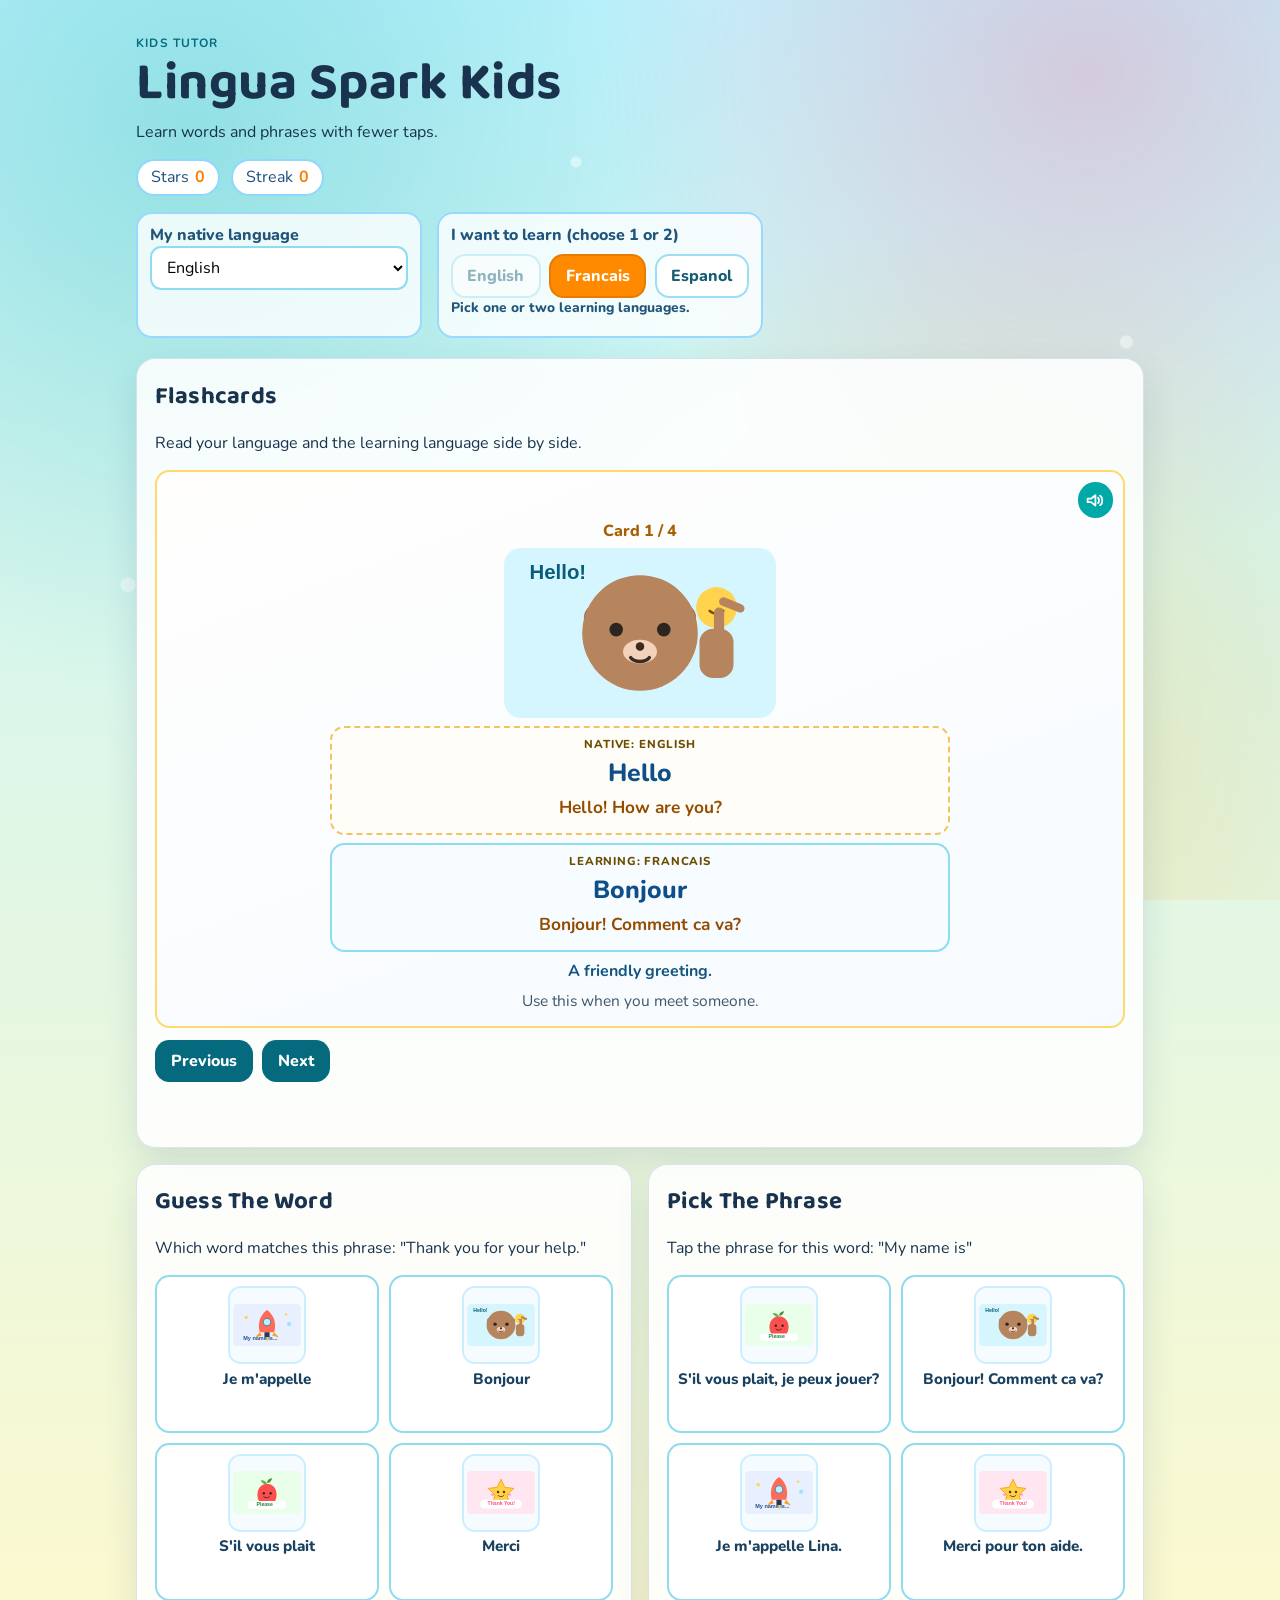
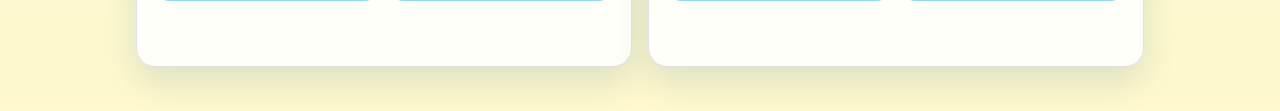
==== index.html @ d9f465db "Build kid-friendly multilingual tutor SPA with source/target learning flow and interactive games" ====
<!doctype html>
<html lang="en">
  <head>
    <meta charset="UTF-8" />
    <meta name="viewport" content="width=device-width, initial-scale=1.0" />
    <title>Lingua Spark Kids Tutor</title>
    <link rel="preconnect" href="https://fonts.googleapis.com" />
    <link rel="preconnect" href="https://fonts.gstatic.com" crossorigin />
    <link
      href="https://fonts.googleapis.com/css2?family=Baloo+2:wght@600;700;800&family=Nunito:wght@500;700;800&display=swap"
      rel="stylesheet"
    />
    <link rel="stylesheet" href="styles.css" />
  </head>
  <body>
    <div class="aurora" aria-hidden="true"></div>
    <div class="bubbles" aria-hidden="true"></div>
    <div class="page">
      <header class="hero fade-up">
        <p class="eyebrow" id="eyebrowText">Kids Tutor</p>
        <h1 id="appTitle">Lingua Spark Kids</h1>
        <p id="appSubtitle">Learn first words and phrases with mini games.</p>

        <div class="stats-row" aria-live="polite">
          <div class="stat-chip">
            <span id="starsLabel">Stars</span>
            <strong id="starsCount">0</strong>
          </div>
          <div class="stat-chip">
            <span id="streakLabel">Streak</span>
            <strong id="streakCount">0</strong>
          </div>
        </div>

        <div class="learning-setup">
          <div class="setup-item">
            <label for="nativeLanguageSelect" id="nativeLanguageLabel">My native language</label>
            <select id="nativeLanguageSelect">
              <option value="en">English</option>
              <option value="fr">Francais</option>
              <option value="es">Espanol</option>
            </select>
          </div>

          <div class="setup-item">
            <p id="learningLanguageLabel">I want to learn (choose 1 or 2)</p>
            <div class="language-buttons" role="group" aria-label="Learning languages">
              <button class="lang-btn" data-lang="en" type="button">English</button>
              <button class="lang-btn is-active" data-lang="fr" type="button">Francais</button>
              <button class="lang-btn" data-lang="es" type="button">Espanol</button>
            </div>
            <p class="helper-text" id="learningHint">Pick one or two learning languages.</p>
          </div>
        </div>
      </header>

      <main class="grid">
        <section class="panel fade-up panel-wide" style="--delay: 80ms">
          <h2 id="cardsHeading">Flashcards</h2>
          <p id="cardsIntro">Read the word and phrase, then reveal the meaning.</p>

          <div class="card-box" id="cardBox">
            <button id="speakCardBtn" class="icon-speak-btn" type="button" aria-label="Read Out">
              <svg viewBox="0 0 24 24" aria-hidden="true" focusable="false">
                <path d="M3 10v4h4l5 4V6L7 10H3z"></path>
                <path d="M15 9c1.6 1.1 1.6 4.9 0 6"></path>
                <path d="M17.5 6.5c3.3 2.3 3.3 8.7 0 11"></path>
              </svg>
              <span class="sr-only" id="speakLabel">Read Out</span>
            </button>
            <p class="card-count" id="cardCount"></p>
            <img class="card-image" id="cardImage" src="assets/bear-wave.svg" alt="Flashcard image" />
            <div class="language-card-block">
              <p class="card-lang-label" id="sourceLabel">Native</p>
              <p class="card-word" id="sourceWord"></p>
              <p class="card-phrase" id="sourcePhrase"></p>
            </div>
            <div id="targetsContainer"></div>
            <p class="card-meaning" id="cardMeaning"></p>
            <p class="card-tip" id="cardTip"></p>
          </div>

          <div class="button-row">
            <button id="prevCardBtn" type="button">Previous</button>
            <button id="nextCardBtn" type="button">Next</button>
          </div>
          <p id="speechFeedback" class="feedback" aria-live="polite"></p>
        </section>

        <section class="panel fade-up" style="--delay: 140ms">
          <h2 id="guessHeading">Guess The Word</h2>
          <p id="guessPrompt" class="quiz-question"></p>
          <div class="options" id="guessOptions"></div>
          <p id="guessFeedback" class="feedback"></p>
        </section>

        <section class="panel fade-up" style="--delay: 200ms">
          <h2 id="phraseHeading">Pick The Phrase</h2>
          <p id="phrasePrompt" class="quiz-question"></p>
          <div class="options" id="phraseOptions"></div>
          <p id="phraseFeedback" class="feedback"></p>
        </section>
      </main>
    </div>

    <script src="app.js"></script>
  </body>
</html>
---- styles.css ----
:root {
  --bg-top: #c3f5ff;
  --bg-bottom: #fff9cc;
  --ink: #19324d;
  --panel: #ffffffde;
  --panel-border: #1b4e8d26;
  --accent: #ff8a00;
  --accent-2: #00a8a8;
  --ok: #1f8b3e;
  --warn: #c7462f;
  --shadow: 0 16px 34px #1f4b7a22;
}

* {
  box-sizing: border-box;
}

body {
  margin: 0;
  min-height: 100vh;
  color: var(--ink);
  font-family: "Nunito", sans-serif;
  background: linear-gradient(180deg, var(--bg-top), var(--bg-bottom));
  position: relative;
  overflow-x: hidden;
}

.aurora {
  position: fixed;
  inset: 0;
  pointer-events: none;
  background:
    radial-gradient(circle at 15% 15%, #00a8a844, transparent 42%),
    radial-gradient(circle at 85% 8%, #ff4f8140, transparent 36%),
    radial-gradient(circle at 75% 82%, #ffaa1d3d, transparent 42%);
}

.bubbles {
  position: fixed;
  inset: 0;
  pointer-events: none;
  opacity: 0.45;
  background-image:
    radial-gradient(circle at 10% 65%, #ffffff 0 7px, transparent 8px),
    radial-gradient(circle at 88% 38%, #ffffff 0 6px, transparent 7px),
    radial-gradient(circle at 60% 90%, #ffffff 0 9px, transparent 10px),
    radial-gradient(circle at 45% 18%, #ffffff 0 5px, transparent 6px);
}

.page {
  position: relative;
  z-index: 1;
  max-width: 1040px;
  margin: 0 auto;
  padding: 2.2rem 1rem 2.8rem;
}

.hero {
  margin-bottom: 1.3rem;
}

.eyebrow {
  text-transform: uppercase;
  letter-spacing: 0.1em;
  font-size: 0.75rem;
  font-weight: 700;
  color: #056a7d;
  margin: 0;
}

h1,
h2 {
  font-family: "Baloo 2", cursive;
  margin: 0;
  letter-spacing: 0.01em;
}

h1 {
  font-size: clamp(2.1rem, 4.2vw, 3.3rem);
  line-height: 1.05;
  margin-top: 0.3rem;
}

#appSubtitle {
  margin: 0.6rem 0 1rem;
  max-width: 60ch;
}

.stats-row {
  display: flex;
  gap: 0.7rem;
  flex-wrap: wrap;
  margin: 0.85rem 0 1rem;
}

.stat-chip {
  background: #ffffff;
  border: 2px solid #90d7ff;
  border-radius: 999px;
  padding: 0.34rem 0.8rem;
  display: inline-flex;
  align-items: center;
  gap: 0.4rem;
  color: #1d4f7e;
}

.stat-chip strong {
  color: #ff7d00;
}

.learning-setup {
  display: flex;
  gap: 0.9rem;
  flex-wrap: wrap;
}

.setup-item {
  background: #ffffffcc;
  border: 2px solid #9ad9ff;
  border-radius: 1rem;
  padding: 0.65rem 0.75rem;
  min-width: 260px;
}

.setup-item label,
.setup-item p {
  margin: 0 0 0.5rem;
  font-weight: 800;
  color: #22557a;
}

.helper-text {
  margin-top: 0.45rem;
  margin-bottom: 0;
  font-size: 0.86rem;
  color: #3f5d7a;
  font-weight: 700;
}

select,
button {
  font: inherit;
}

#nativeLanguageSelect {
  width: 100%;
  border: 2px solid #8ddcf0;
  border-radius: 0.7rem;
  background: #ffffff;
  padding: 0.5rem 0.7rem;
}

.grid {
  display: grid;
  gap: 1rem;
  grid-template-columns: repeat(2, minmax(0, 1fr));
}

.panel {
  background: var(--panel);
  border: 1px solid var(--panel-border);
  border-radius: 1.2rem;
  box-shadow: var(--shadow);
  backdrop-filter: blur(4px);
  padding: 1.1rem;
}

.panel-wide {
  grid-column: 1 / -1;
}

.language-buttons {
  display: flex;
  gap: 0.55rem;
  flex-wrap: wrap;
}

.lang-btn {
  border: 2px solid #9fddf5;
  border-radius: 0.9rem;
  padding: 0.56rem 0.9rem;
  cursor: pointer;
  background: #ffffff;
  color: #175b73;
  font-weight: 800;
}

.lang-btn.is-active {
  background: var(--accent);
  color: #ffffff;
  border-color: #e97c00;
}

button {
  border: none;
  border-radius: 0.9rem;
  padding: 0.63rem 1rem;
  cursor: pointer;
  background: #056a7d;
  color: white;
  font-weight: 800;
  transition: transform 120ms ease, background 120ms ease;
}

button:hover {
  transform: translateY(-1px) scale(1.01);
  background: #0d7f93;
}

.card-box {
  position: relative;
  background: linear-gradient(160deg, #fffefd, #f6fbff);
  border-radius: 0.9rem;
  border: 2px solid #ffd970;
  padding: 0.95rem;
  padding-top: 3rem;
  min-height: 420px;
  text-align: center;
}

.card-count {
  margin: 0 0 0.35rem;
  font-weight: 800;
  color: #a85f00;
}

.card-image {
  width: min(100%, 280px);
  height: 170px;
  object-fit: contain;
  display: block;
  margin: 0 auto 0.45rem;
}

.language-card-block {
  border: 2px dashed #f2c361;
  background: #fffdf7;
  border-radius: 0.9rem;
  padding: 0.55rem 0.65rem;
  margin: 0.5rem auto;
  width: min(620px, 100%);
}

.target-block {
  border-style: solid;
  border-color: #8ddcf0;
  background: #f6fcff;
}

.card-lang-label {
  margin: 0 0 0.25rem;
  text-transform: uppercase;
  letter-spacing: 0.07em;
  color: #6b4d00;
  font-size: 0.72rem;
  font-weight: 800;
}

.card-word {
  font-size: 1.55rem;
  font-weight: 800;
  margin: 0;
  color: #0f4f88;
}

.card-phrase {
  margin: 0.35rem 0 0.3rem;
  font-size: 1.08rem;
  font-weight: 700;
  color: #954b00;
}

.card-meaning {
  margin: 0.5rem 0;
  color: #13557f;
  font-size: 1rem;
  font-weight: 700;
}

.card-tip {
  margin: 0;
  font-size: 0.97rem;
  color: #3f5568;
}

.button-row,
.options {
  display: flex;
  gap: 0.6rem;
  flex-wrap: wrap;
}

.button-row {
  margin-top: 0.75rem;
}

.icon-speak-btn {
  position: absolute;
  top: 0.65rem;
  right: 0.65rem;
  width: 2.2rem;
  height: 2.2rem;
  padding: 0;
  border-radius: 999px;
  display: inline-flex;
  align-items: center;
  justify-content: center;
  background: var(--accent-2);
}

.icon-speak-btn svg {
  width: 1.3rem;
  height: 1.3rem;
  fill: none;
  stroke: #ffffff;
  stroke-width: 2.1;
  stroke-linecap: round;
  stroke-linejoin: round;
}

.sr-only {
  position: absolute;
  width: 1px;
  height: 1px;
  padding: 0;
  margin: -1px;
  overflow: hidden;
  clip: rect(0, 0, 0, 0);
  white-space: nowrap;
  border: 0;
}

.options button {
  background: #fff;
  color: #1a415f;
  border: 2px solid #8ddcf0;
  flex: 1 1 44%;
}

.option-image-btn {
  display: flex;
  flex-direction: column;
  align-items: center;
  gap: 0.35rem;
  padding: 0.55rem;
  text-align: center;
  min-height: 158px;
}

.option-image {
  width: 78px;
  height: 78px;
  object-fit: contain;
  background: #f5fbff;
  border-radius: 0.8rem;
  border: 2px solid #ccefff;
  padding: 0.2rem;
}

.option-image-btn span {
  font-size: 0.95rem;
  line-height: 1.2;
}

.feedback {
  min-height: 1.3em;
  font-weight: 700;
  margin-top: 0.65rem;
}

.feedback.ok {
  color: var(--ok);
}

.feedback.warn {
  color: var(--warn);
}

.fade-up {
  opacity: 0;
  transform: translateY(12px);
  animation: fadeUp 520ms ease forwards;
  animation-delay: var(--delay, 0ms);
}

@keyframes fadeUp {
  to {
    opacity: 1;
    transform: translateY(0);
  }
}

@media (max-width: 820px) {
  .grid {
    grid-template-columns: 1fr;
  }

  .page {
    padding: 1.2rem 0.9rem 2rem;
  }

  .card-box {
    min-height: 360px;
  }

  .card-image {
    height: 150px;
  }
}
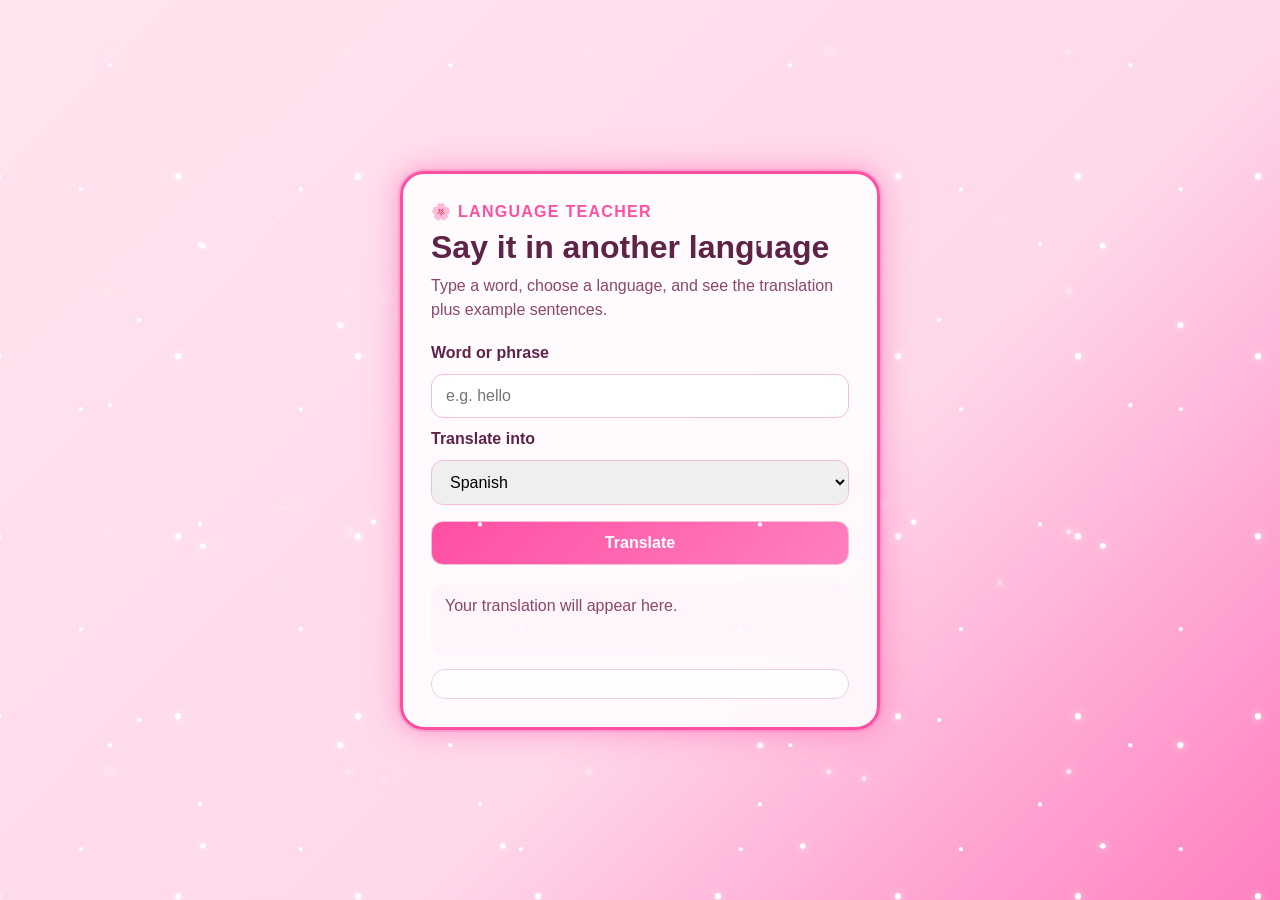
==== commit bf23cb2c: "Add GitHub Pages deployment" ====
--- a/index.html
+++ b/index.html
@@ -1,108 +1,12 @@
-<!doctype html>
+<!DOCTYPE html>
 <html lang="en">
   <head>
     <meta charset="UTF-8" />
     <meta name="viewport" content="width=device-width, initial-scale=1.0" />
-    <title>Lingua Spark Kids Tutor</title>
-    <link rel="preconnect" href="https://fonts.googleapis.com" />
-    <link rel="preconnect" href="https://fonts.gstatic.com" crossorigin />
-    <link
-      href="https://fonts.googleapis.com/css2?family=Baloo+2:wght@600;700;800&family=Nunito:wght@500;700;800&display=swap"
-      rel="stylesheet"
-    />
-    <link rel="stylesheet" href="styles.css" />
+    <meta http-equiv="refresh" content="0; url=/app-2/" />
+    <title>Apps</title>
   </head>
   <body>
-    <div class="aurora" aria-hidden="true"></div>
-    <div class="bubbles" aria-hidden="true"></div>
-    <div class="page">
-      <header class="hero fade-up">
-        <p class="eyebrow" id="eyebrowText">Kids Tutor</p>
-        <h1 id="appTitle">Lingua Spark Kids</h1>
-        <p id="appSubtitle">Learn first words and phrases with mini games.</p>
-
-        <div class="stats-row" aria-live="polite">
-          <div class="stat-chip">
-            <span id="starsLabel">Stars</span>
-            <strong id="starsCount">0</strong>
-          </div>
-          <div class="stat-chip">
-            <span id="streakLabel">Streak</span>
-            <strong id="streakCount">0</strong>
-          </div>
-        </div>
-
-        <div class="learning-setup">
-          <div class="setup-item">
-            <label for="nativeLanguageSelect" id="nativeLanguageLabel">My native language</label>
-            <select id="nativeLanguageSelect">
-              <option value="en">English</option>
-              <option value="fr">Francais</option>
-              <option value="es">Espanol</option>
-            </select>
-          </div>
-
-          <div class="setup-item">
-            <p id="learningLanguageLabel">I want to learn (choose 1 or 2)</p>
-            <div class="language-buttons" role="group" aria-label="Learning languages">
-              <button class="lang-btn" data-lang="en" type="button">English</button>
-              <button class="lang-btn is-active" data-lang="fr" type="button">Francais</button>
-              <button class="lang-btn" data-lang="es" type="button">Espanol</button>
-            </div>
-            <p class="helper-text" id="learningHint">Pick one or two learning languages.</p>
-          </div>
-        </div>
-      </header>
-
-      <main class="grid">
-        <section class="panel fade-up panel-wide" style="--delay: 80ms">
-          <h2 id="cardsHeading">Flashcards</h2>
-          <p id="cardsIntro">Read the word and phrase, then reveal the meaning.</p>
-
-          <div class="card-box" id="cardBox">
-            <button id="speakCardBtn" class="icon-speak-btn" type="button" aria-label="Read Out">
-              <svg viewBox="0 0 24 24" aria-hidden="true" focusable="false">
-                <path d="M3 10v4h4l5 4V6L7 10H3z"></path>
-                <path d="M15 9c1.6 1.1 1.6 4.9 0 6"></path>
-                <path d="M17.5 6.5c3.3 2.3 3.3 8.7 0 11"></path>
-              </svg>
-              <span class="sr-only" id="speakLabel">Read Out</span>
-            </button>
-            <p class="card-count" id="cardCount"></p>
-            <img class="card-image" id="cardImage" src="assets/bear-wave.svg" alt="Flashcard image" />
-            <div class="language-card-block">
-              <p class="card-lang-label" id="sourceLabel">Native</p>
-              <p class="card-word" id="sourceWord"></p>
-              <p class="card-phrase" id="sourcePhrase"></p>
-            </div>
-            <div id="targetsContainer"></div>
-            <p class="card-meaning" id="cardMeaning"></p>
-            <p class="card-tip" id="cardTip"></p>
-          </div>
-
-          <div class="button-row">
-            <button id="prevCardBtn" type="button">Previous</button>
-            <button id="nextCardBtn" type="button">Next</button>
-          </div>
-          <p id="speechFeedback" class="feedback" aria-live="polite"></p>
-        </section>
-
-        <section class="panel fade-up" style="--delay: 140ms">
-          <h2 id="guessHeading">Guess The Word</h2>
-          <p id="guessPrompt" class="quiz-question"></p>
-          <div class="options" id="guessOptions"></div>
-          <p id="guessFeedback" class="feedback"></p>
-        </section>
-
-        <section class="panel fade-up" style="--delay: 200ms">
-          <h2 id="phraseHeading">Pick The Phrase</h2>
-          <p id="phrasePrompt" class="quiz-question"></p>
-          <div class="options" id="phraseOptions"></div>
-          <p id="phraseFeedback" class="feedback"></p>
-        </section>
-      </main>
-    </div>
-
-    <script src="app.js"></script>
+    <p>Redirecting to app 2...</p>
   </body>
-</html>+</html>
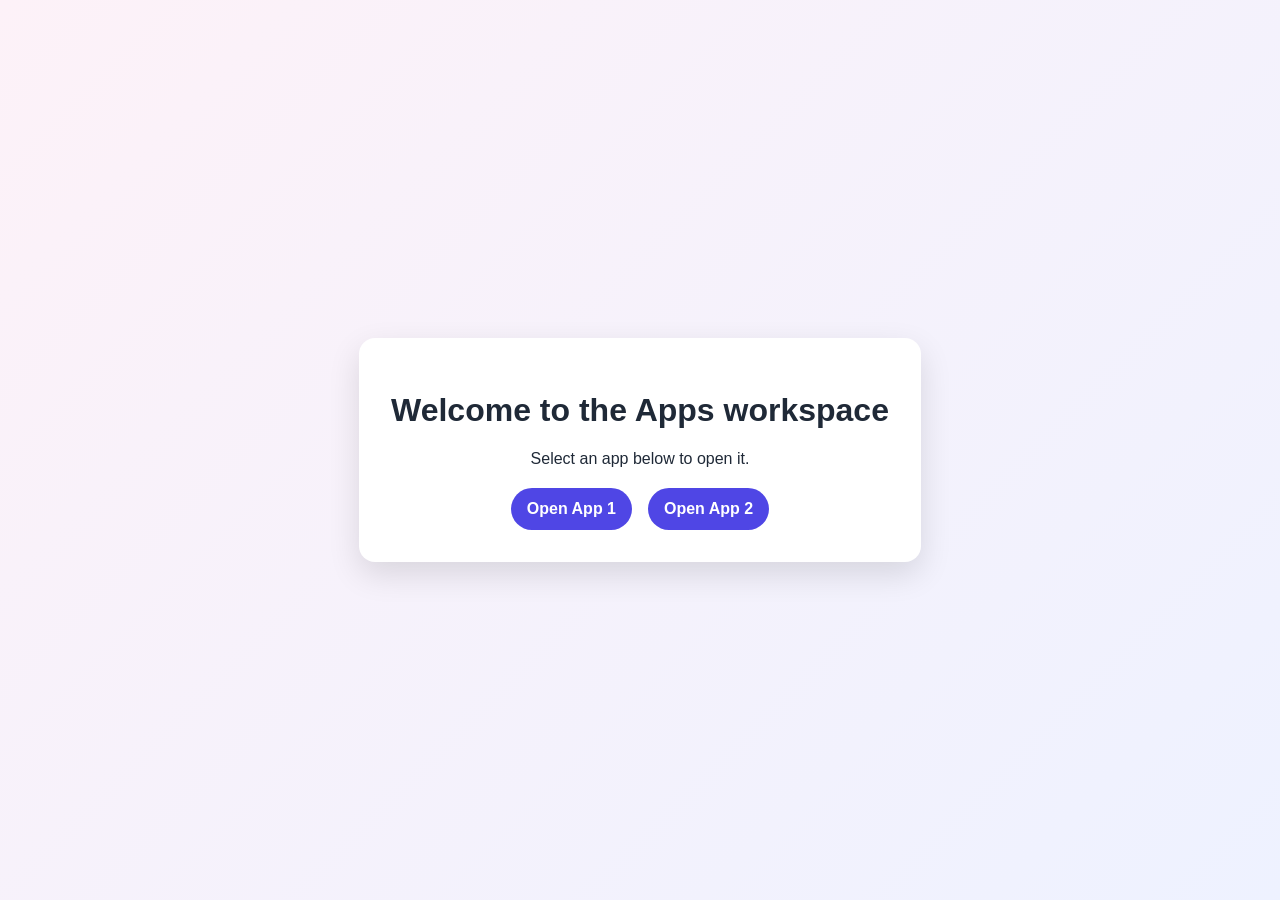
==== commit 1f08c94a: "fixing bugs during loading" ====
--- a/index.html
+++ b/index.html
@@ -3,10 +3,56 @@
   <head>
     <meta charset="UTF-8" />
     <meta name="viewport" content="width=device-width, initial-scale=1.0" />
-    <meta http-equiv="refresh" content="0; url=/app-2/" />
-    <title>Apps</title>
+    <title>Apps Landing Page</title>
+    <style>
+      :root {
+        color-scheme: light dark;
+        font-family: Arial, sans-serif;
+      }
+      body {
+        margin: 0;
+        min-height: 100vh;
+        display: grid;
+        place-items: center;
+        background: linear-gradient(135deg, #fdf2f8, #eef2ff);
+        color: #1f2937;
+      }
+      .card {
+        background: white;
+        padding: 2rem;
+        border-radius: 16px;
+        box-shadow: 0 12px 32px rgba(0, 0, 0, 0.12);
+        text-align: center;
+        max-width: 540px;
+      }
+      .links {
+        display: flex;
+        gap: 1rem;
+        justify-content: center;
+        flex-wrap: wrap;
+        margin-top: 1.25rem;
+      }
+      a {
+        text-decoration: none;
+        background: #4f46e5;
+        color: white;
+        padding: 0.75rem 1rem;
+        border-radius: 999px;
+        font-weight: 600;
+      }
+      a:hover {
+        background: #4338ca;
+      }
+    </style>
   </head>
   <body>
-    <p>Redirecting to app 2...</p>
+    <main class="card">
+      <h1>Welcome to the Apps workspace</h1>
+      <p>Select an app below to open it.</p>
+      <div class="links">
+        <a href="./app-1/">Open App 1</a>
+        <a href="./app-2/">Open App 2</a>
+      </div>
+    </main>
   </body>
 </html>
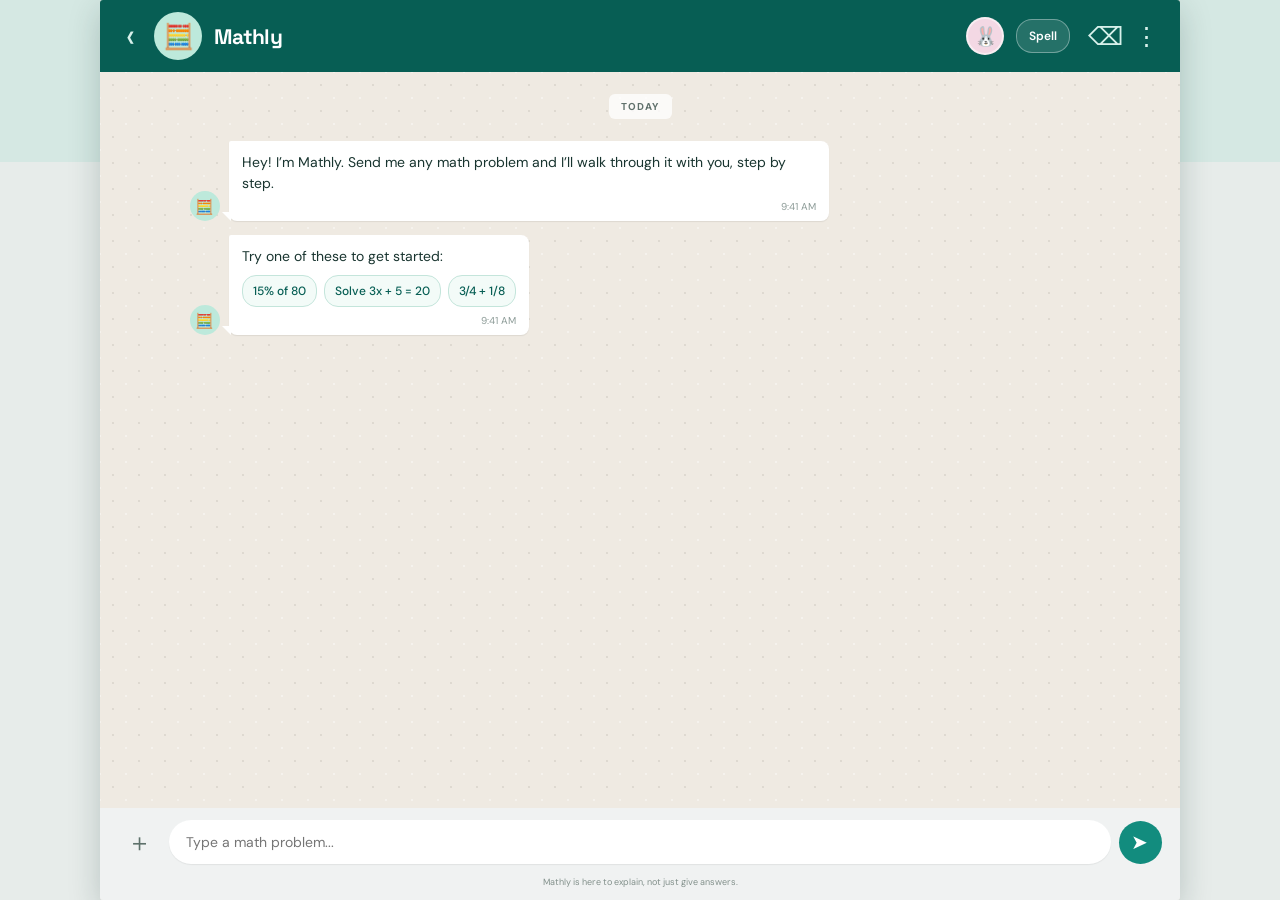
==== commit 0ecaedff: "Build WhatsApp-style learning tutor chat" ====
--- a/index.html
+++ b/index.html
@@ -3,56 +3,63 @@
   <head>
     <meta charset="UTF-8" />
     <meta name="viewport" content="width=device-width, initial-scale=1.0" />
-    <title>Apps Landing Page</title>
-    <style>
-      :root {
-        color-scheme: light dark;
-        font-family: Arial, sans-serif;
-      }
-      body {
-        margin: 0;
-        min-height: 100vh;
-        display: grid;
-        place-items: center;
-        background: linear-gradient(135deg, #fdf2f8, #eef2ff);
-        color: #1f2937;
-      }
-      .card {
-        background: white;
-        padding: 2rem;
-        border-radius: 16px;
-        box-shadow: 0 12px 32px rgba(0, 0, 0, 0.12);
-        text-align: center;
-        max-width: 540px;
-      }
-      .links {
-        display: flex;
-        gap: 1rem;
-        justify-content: center;
-        flex-wrap: wrap;
-        margin-top: 1.25rem;
-      }
-      a {
-        text-decoration: none;
-        background: #4f46e5;
-        color: white;
-        padding: 0.75rem 1rem;
-        border-radius: 999px;
-        font-weight: 600;
-      }
-      a:hover {
-        background: #4338ca;
-      }
-    </style>
+    <meta name="theme-color" content="#075e54" />
+    <title>Mathly | Your math study buddy</title>
+    <link rel="preconnect" href="https://fonts.googleapis.com" />
+    <link rel="preconnect" href="https://fonts.gstatic.com" crossorigin />
+    <link href="https://fonts.googleapis.com/css2?family=DM+Sans:wght@400;500;600;700&family=Space+Grotesk:wght@500;600;700&display=swap" rel="stylesheet" />
+    <link rel="stylesheet" href="./styles.css" />
   </head>
   <body>
-    <main class="card">
-      <h1>Welcome to the Apps workspace</h1>
-      <p>Select an app below to open it.</p>
-      <div class="links">
-        <a href="./app-1/">Open App 1</a>
-        <a href="./app-2/">Open App 2</a>
-      </div>
+    <main class="chat-app">
+      <header class="topbar">
+        <button class="back-button" type="button" aria-label="Back to chats" title="Back to chats">‹</button>
+        <div class="brand-mark" aria-hidden="true">🧮</div>
+        <div class="profile-copy">
+          <h1 class="mode-name" id="mode-name">Mathly</h1>
+        </div>
+        <button class="user-profile-button" id="user-profile-button" type="button" aria-label="Change your profile" title="Change your profile">🐰</button>
+        <button class="mode-button" id="mode-button" type="button" aria-label="Switch to spelling tutor">Spell</button>
+        <button class="icon-button" id="clear-chat" type="button" aria-label="Clear chat" title="Clear chat">⌫</button>
+        <button class="icon-button" id="chat-menu" type="button" aria-label="Open menu" title="Open menu">⋮</button>
+        <div class="chat-menu-panel" id="chat-menu-panel" hidden>
+          <button type="button" data-menu-action="profile">Change profile</button>
+          <button type="button" data-menu-action="tutor">Switch tutor</button>
+          <button type="button" data-menu-action="clear">Clear chat</button>
+        </div>
+      </header>
+
+      <section class="chat-wall" id="chat-wall" aria-live="polite">
+        <div class="date-chip">TODAY</div>
+        <div class="message-row tutor-row">
+          <div class="avatar small-avatar bot-avatar" aria-hidden="true">🧮</div>
+          <div class="bubble tutor-bubble">
+            <p id="welcome-message">Hey! I’m Mathly. Send me any math problem and I’ll walk through it with you, step by step.</p>
+            <time>9:41 AM</time>
+          </div>
+        </div>
+        <div class="message-row tutor-row">
+          <div class="avatar small-avatar bot-avatar" aria-hidden="true">🧮</div>
+          <div class="bubble tutor-bubble welcome-bubble">
+            <p>Try one of these to get started:</p>
+            <div class="suggestions">
+              <button type="button" data-prompt="What is 15% of 80?">15% of 80</button>
+              <button type="button" data-prompt="Solve 3x + 5 = 20">Solve 3x + 5 = 20</button>
+              <button type="button" data-prompt="What is 3/4 + 1/8?">3/4 + 1/8</button>
+            </div>
+            <time>9:41 AM</time>
+          </div>
+        </div>
+      </section>
+
+      <form class="composer" id="chat-form">
+        <button class="round-button" type="button" id="attach-button" aria-label="Attach a problem" title="Attach a problem">＋</button>
+        <label class="sr-only" for="message-input">Type a math problem</label>
+        <input id="message-input" autocomplete="off" placeholder="Type a math problem..." required />
+        <button class="send-button" type="submit" aria-label="Send message" title="Send message">➤</button>
+      </form>
+      <p class="privacy-note" id="privacy-note">Mathly is here to explain, not just give answers.</p>
     </main>
+    <script src="./app.js?v=18"></script>
   </body>
 </html>
--- a/styles.css
+++ b/styles.css
@@ -0,0 +1,113 @@
+:root {
+  color-scheme: light;
+  --green: #075e54;
+  --green-bright: #128c7e;
+  --mint: #dff6ee;
+  --ink: #18342f;
+  --muted: #71827e;
+  --paper: #efeae2;
+  font-family: 'DM Sans', sans-serif;
+}
+
+* { box-sizing: border-box; }
+body {
+  margin: 0;
+  min-height: 100vh;
+  display: grid;
+  place-items: center;
+  background: linear-gradient(#d5e8e3 0 18%, #e7ecea 18% 100%);
+  color: var(--ink);
+}
+
+.chat-app {
+  width: min(100%, 1080px);
+  height: min(100vh, 900px);
+  display: grid;
+  grid-template-rows: 72px 1fr 68px 24px;
+  overflow: hidden;
+  background: var(--paper);
+  border-radius: 3px;
+  box-shadow: 0 10px 32px rgba(18, 55, 48, .22);
+}
+.topbar {
+  display: flex;
+  align-items: center;
+  gap: 12px;
+  padding: 10px 18px;
+  color: white;
+  background: var(--green);
+}
+.back-button { width: 24px; padding: 0; border: 0; color: #d8f1eb; background: transparent; cursor: pointer; font: 400 35px/1 'DM Sans', sans-serif; }
+.back-button:hover { color: white; }
+.brand-mark, .avatar {
+  display: grid;
+  place-items: center;
+  border-radius: 50%;
+  color: var(--green);
+  background: #bde9db;
+  font-family: 'Space Grotesk', sans-serif;
+  font-weight: 700;
+}
+.brand-mark { width: 48px; height: 48px; font-size: 25px; }
+.bot-avatar { background: #bde9db; }
+.rabbit-avatar { color: #75445b; background: #f3d8e4; }
+.profile-copy { flex: 1; }
+h1 { margin: 0; font: 700 21px 'Space Grotesk', sans-serif; letter-spacing: -.03em; }
+.profile-copy p { margin: 3px 0 0; color: #c2e4dc; font-size: 12px; }
+.mode-button { border: 1px solid rgba(255,255,255,.35); border-radius: 16px; padding: 8px 12px; color: white; background: rgba(255,255,255,.12); cursor: pointer; font: 600 12px 'DM Sans', sans-serif; }
+.mode-button:hover { background: rgba(255,255,255,.22); }
+.user-profile-button { width: 38px; height: 38px; border: 2px solid rgba(255,255,255,.55); border-radius: 50%; cursor: pointer; background: #f3d8e4; font-size: 19px; line-height: 1; }
+.user-profile-button:hover { transform: scale(1.06); }
+.online-dot { display: inline-block; width: 7px; height: 7px; margin-right: 5px; border-radius: 50%; background: #55d68b; }
+.icon-button, .round-button, .send-button { border: 0; cursor: pointer; font: inherit; }
+.icon-button { width: 34px; height: 40px; color: #d8f1eb; background: transparent; font-size: 25px; }
+.chat-menu-panel { position: absolute; top: 62px; right: 12px; z-index: 2; width: 170px; padding: 6px 0; border-radius: 4px; background: white; box-shadow: 0 5px 14px rgba(0,0,0,.2); }
+.chat-menu-panel[hidden] { display: none; }
+.chat-menu-panel button { display: block; width: 100%; padding: 10px 14px; border: 0; color: var(--ink); background: white; cursor: pointer; text-align: left; font: 500 13px 'DM Sans', sans-serif; }
+.chat-menu-panel button:hover { background: #f0f5f3; }
+.chat-wall {
+  position: relative;
+  overflow-y: auto;
+  padding: 22px clamp(14px, 7vw, 96px);
+  background-color: var(--paper);
+  background-image: radial-gradient(rgba(110, 103, 91, .13) .75px, transparent .75px), radial-gradient(rgba(255,255,255,.38) .75px, transparent .75px);
+  background-position: 0 0, 13px 13px;
+  background-size: 26px 26px;
+}
+.date-chip { width: fit-content; margin: 0 auto 22px; padding: 6px 12px; border-radius: 6px; color: #60716c; background: rgba(255,255,255,.78); font-size: 10px; font-weight: 700; letter-spacing: .12em; }
+.message-row { display: flex; gap: 9px; margin-bottom: 14px; align-items: flex-end; }
+.small-avatar { flex: 0 0 30px; width: 30px; height: 30px; font-size: 15px; }
+.bubble { position: relative; max-width: min(600px, 86%); padding: 11px 13px 7px; border-radius: 8px; box-shadow: 0 1px 1px rgba(70, 65, 57, .1); font-size: 14px; line-height: 1.5; }
+.bubble::before { content: ''; position: absolute; bottom: 0; left: -7px; border-width: 0 9px 9px 0; border-style: solid; border-color: transparent white transparent transparent; }
+.tutor-bubble { background: white; border-top-left-radius: 2px; }
+.bubble p { margin: 0 0 5px; }
+time { display: block; text-align: right; color: #8c9b97; font-size: 10px; }
+.suggestions { display: flex; flex-wrap: wrap; gap: 7px; margin: 8px 0 6px; }
+.suggestions button { border: 1px solid #c4e5db; border-radius: 14px; padding: 7px 10px; color: var(--green); background: #f3fbf8; cursor: pointer; font: 500 12px 'DM Sans', sans-serif; }
+.suggestions button:hover { background: var(--mint); }
+.user-row { justify-content: flex-end; }
+.user-bubble { color: #193c34; background: #d9fdd3; border-top-right-radius: 2px; }
+.user-bubble::before { left: auto; right: -7px; border-width: 0 0 9px 9px; border-color: transparent transparent transparent #d9fdd3; }
+.answer-title { display: block; color: var(--green); font-weight: 700; }
+.steps { margin: 6px 0 4px; padding-left: 22px; }
+.steps li { margin: 3px 0; }
+.composer { display: flex; align-items: center; gap: 8px; padding: 10px 18px; background: #f0f2f2; }
+.round-button, .send-button { display: grid; place-items: center; flex: 0 0 43px; width: 43px; height: 43px; border-radius: 50%; }
+.round-button { color: #5e716b; background: transparent; font-size: 25px; font-weight: 300; }
+.composer input { min-width: 0; flex: 1; height: 44px; padding: 0 17px; border: 0; border-radius: 22px; outline: none; color: var(--ink); background: white; font: 14px 'DM Sans', sans-serif; box-shadow: 0 1px 1px rgba(50, 70, 65, .08); }
+.send-button { color: white; background: var(--green-bright); font-size: 20px; padding-left: 3px; transition: transform .18s ease, background .18s ease; }
+.send-button:hover { background: var(--green); transform: scale(1.05); }
+.privacy-note { margin: 0; color: #82908b; background: #f0f2f2; text-align: center; font-size: 9px; }
+.typing { color: var(--green-bright); font-style: italic; }
+.sr-only { position: absolute; width: 1px; height: 1px; padding: 0; margin: -1px; overflow: hidden; clip: rect(0,0,0,0); white-space: nowrap; border: 0; }
+@media (max-width: 620px) {
+  body { background: var(--paper); }
+  .chat-app { width: 100%; height: 100vh; border-radius: 0; box-shadow: none; }
+  .topbar { gap: 6px; padding: 8px 9px; }
+  .back-button { width: 20px; font-size: 31px; }
+  .brand-mark { width: 40px; height: 40px; font-size: 21px; }
+  .mode-button { padding: 7px 8px; font-size: 11px; }
+  .user-profile-button { width: 34px; height: 34px; font-size: 17px; }
+  .icon-button { width: 27px; font-size: 22px; }
+  .chat-wall { padding: 20px 12px; }
+}
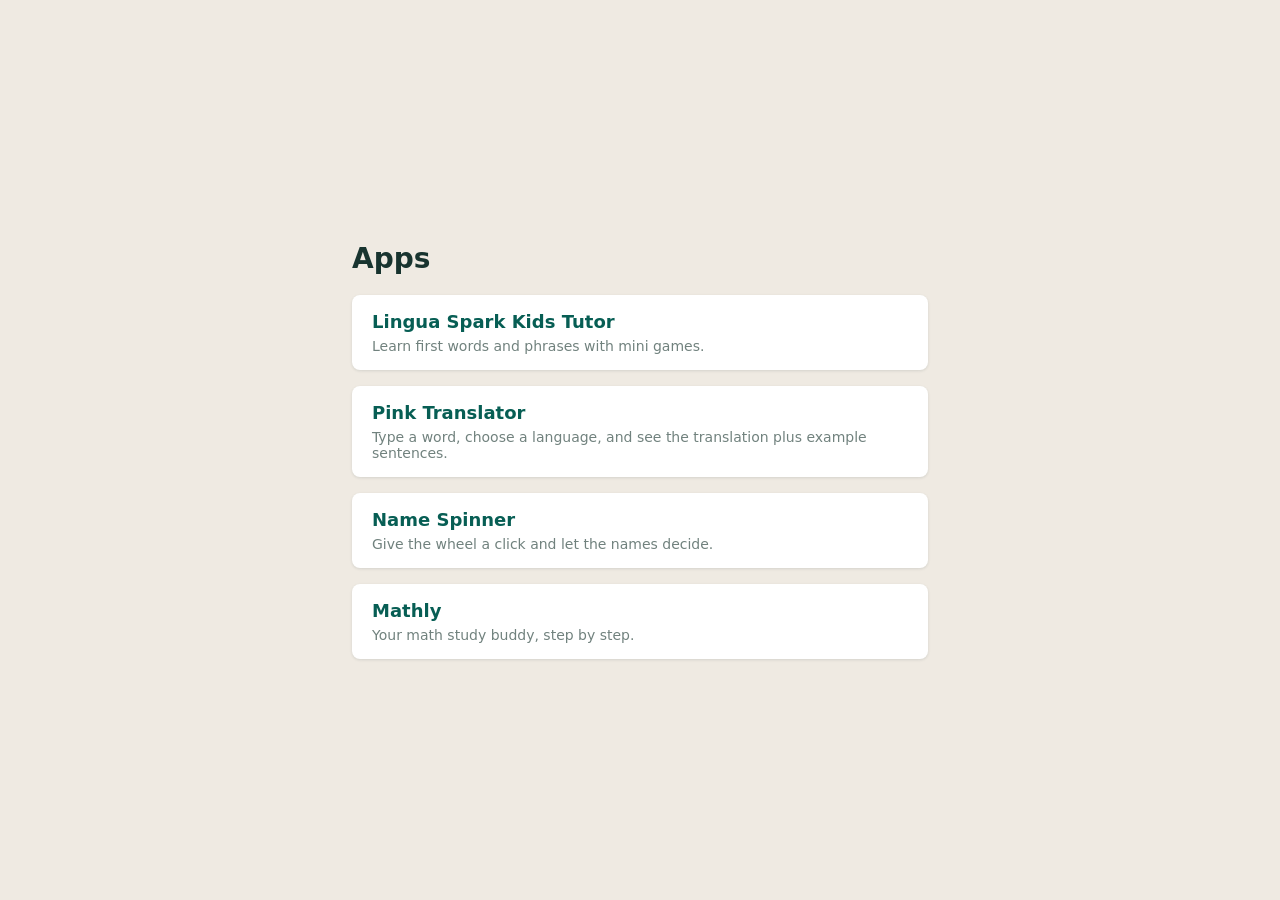
==== commit ee0ebadd: "Move spinner to app-3 and Mathly to app-4; fix server.js portability and app-4 routing" ====
--- a/index.html
+++ b/index.html
@@ -3,63 +3,30 @@
   <head>
     <meta charset="UTF-8" />
     <meta name="viewport" content="width=device-width, initial-scale=1.0" />
-    <meta name="theme-color" content="#075e54" />
-    <title>Mathly | Your math study buddy</title>
-    <link rel="preconnect" href="https://fonts.googleapis.com" />
-    <link rel="preconnect" href="https://fonts.gstatic.com" crossorigin />
-    <link href="https://fonts.googleapis.com/css2?family=DM+Sans:wght@400;500;600;700&family=Space+Grotesk:wght@500;600;700&display=swap" rel="stylesheet" />
+    <title>Apps</title>
     <link rel="stylesheet" href="./styles.css" />
   </head>
   <body>
-    <main class="chat-app">
-      <header class="topbar">
-        <button class="back-button" type="button" aria-label="Back to chats" title="Back to chats">‹</button>
-        <div class="brand-mark" aria-hidden="true">🧮</div>
-        <div class="profile-copy">
-          <h1 class="mode-name" id="mode-name">Mathly</h1>
-        </div>
-        <button class="user-profile-button" id="user-profile-button" type="button" aria-label="Change your profile" title="Change your profile">🐰</button>
-        <button class="mode-button" id="mode-button" type="button" aria-label="Switch to spelling tutor">Spell</button>
-        <button class="icon-button" id="clear-chat" type="button" aria-label="Clear chat" title="Clear chat">⌫</button>
-        <button class="icon-button" id="chat-menu" type="button" aria-label="Open menu" title="Open menu">⋮</button>
-        <div class="chat-menu-panel" id="chat-menu-panel" hidden>
-          <button type="button" data-menu-action="profile">Change profile</button>
-          <button type="button" data-menu-action="tutor">Switch tutor</button>
-          <button type="button" data-menu-action="clear">Clear chat</button>
-        </div>
-      </header>
-
-      <section class="chat-wall" id="chat-wall" aria-live="polite">
-        <div class="date-chip">TODAY</div>
-        <div class="message-row tutor-row">
-          <div class="avatar small-avatar bot-avatar" aria-hidden="true">🧮</div>
-          <div class="bubble tutor-bubble">
-            <p id="welcome-message">Hey! I’m Mathly. Send me any math problem and I’ll walk through it with you, step by step.</p>
-            <time>9:41 AM</time>
-          </div>
-        </div>
-        <div class="message-row tutor-row">
-          <div class="avatar small-avatar bot-avatar" aria-hidden="true">🧮</div>
-          <div class="bubble tutor-bubble welcome-bubble">
-            <p>Try one of these to get started:</p>
-            <div class="suggestions">
-              <button type="button" data-prompt="What is 15% of 80?">15% of 80</button>
-              <button type="button" data-prompt="Solve 3x + 5 = 20">Solve 3x + 5 = 20</button>
-              <button type="button" data-prompt="What is 3/4 + 1/8?">3/4 + 1/8</button>
-            </div>
-            <time>9:41 AM</time>
-          </div>
-        </div>
-      </section>
-
-      <form class="composer" id="chat-form">
-        <button class="round-button" type="button" id="attach-button" aria-label="Attach a problem" title="Attach a problem">＋</button>
-        <label class="sr-only" for="message-input">Type a math problem</label>
-        <input id="message-input" autocomplete="off" placeholder="Type a math problem..." required />
-        <button class="send-button" type="submit" aria-label="Send message" title="Send message">➤</button>
-      </form>
-      <p class="privacy-note" id="privacy-note">Mathly is here to explain, not just give answers.</p>
+    <main class="landing">
+      <h1>Apps</h1>
+      <ul class="app-list">
+        <li>
+          <a href="app-1/">Lingua Spark Kids Tutor</a>
+          <p>Learn first words and phrases with mini games.</p>
+        </li>
+        <li>
+          <a href="app-2/">Pink Translator</a>
+          <p>Type a word, choose a language, and see the translation plus example sentences.</p>
+        </li>
+        <li>
+          <a href="app-3/">Name Spinner</a>
+          <p>Give the wheel a click and let the names decide.</p>
+        </li>
+        <li>
+          <a href="app-4/">Mathly</a>
+          <p>Your math study buddy, step by step.</p>
+        </li>
+      </ul>
     </main>
-    <script src="./app.js?v=18"></script>
   </body>
 </html>
--- a/styles.css
+++ b/styles.css
@@ -1,113 +1,60 @@
 :root {
   color-scheme: light;
-  --green: #075e54;
-  --green-bright: #128c7e;
-  --mint: #dff6ee;
   --ink: #18342f;
   --muted: #71827e;
-  --paper: #efeae2;
-  font-family: 'DM Sans', sans-serif;
+  --green: #075e54;
+  font-family: 'DM Sans', system-ui, sans-serif;
 }
 
 * { box-sizing: border-box; }
+
 body {
   margin: 0;
   min-height: 100vh;
   display: grid;
   place-items: center;
-  background: linear-gradient(#d5e8e3 0 18%, #e7ecea 18% 100%);
+  background: #efeae2;
   color: var(--ink);
 }
 
-.chat-app {
-  width: min(100%, 1080px);
-  height: min(100vh, 900px);
+.landing {
+  width: min(100%, 640px);
+  padding: 40px 32px;
+}
+
+.landing h1 {
+  margin: 0 0 20px;
+  font-size: 28px;
+}
+
+.app-list {
+  list-style: none;
+  margin: 0;
+  padding: 0;
   display: grid;
-  grid-template-rows: 72px 1fr 68px 24px;
-  overflow: hidden;
-  background: var(--paper);
-  border-radius: 3px;
-  box-shadow: 0 10px 32px rgba(18, 55, 48, .22);
+  gap: 16px;
 }
-.topbar {
-  display: flex;
-  align-items: center;
-  gap: 12px;
-  padding: 10px 18px;
-  color: white;
-  background: var(--green);
+
+.app-list li {
+  padding: 16px 20px;
+  border-radius: 8px;
+  background: white;
+  box-shadow: 0 1px 3px rgba(24, 52, 47, 0.12);
 }
-.back-button { width: 24px; padding: 0; border: 0; color: #d8f1eb; background: transparent; cursor: pointer; font: 400 35px/1 'DM Sans', sans-serif; }
-.back-button:hover { color: white; }
-.brand-mark, .avatar {
-  display: grid;
-  place-items: center;
-  border-radius: 50%;
+
+.app-list a {
   color: var(--green);
-  background: #bde9db;
-  font-family: 'Space Grotesk', sans-serif;
+  font-size: 18px;
   font-weight: 700;
+  text-decoration: none;
 }
-.brand-mark { width: 48px; height: 48px; font-size: 25px; }
-.bot-avatar { background: #bde9db; }
-.rabbit-avatar { color: #75445b; background: #f3d8e4; }
-.profile-copy { flex: 1; }
-h1 { margin: 0; font: 700 21px 'Space Grotesk', sans-serif; letter-spacing: -.03em; }
-.profile-copy p { margin: 3px 0 0; color: #c2e4dc; font-size: 12px; }
-.mode-button { border: 1px solid rgba(255,255,255,.35); border-radius: 16px; padding: 8px 12px; color: white; background: rgba(255,255,255,.12); cursor: pointer; font: 600 12px 'DM Sans', sans-serif; }
-.mode-button:hover { background: rgba(255,255,255,.22); }
-.user-profile-button { width: 38px; height: 38px; border: 2px solid rgba(255,255,255,.55); border-radius: 50%; cursor: pointer; background: #f3d8e4; font-size: 19px; line-height: 1; }
-.user-profile-button:hover { transform: scale(1.06); }
-.online-dot { display: inline-block; width: 7px; height: 7px; margin-right: 5px; border-radius: 50%; background: #55d68b; }
-.icon-button, .round-button, .send-button { border: 0; cursor: pointer; font: inherit; }
-.icon-button { width: 34px; height: 40px; color: #d8f1eb; background: transparent; font-size: 25px; }
-.chat-menu-panel { position: absolute; top: 62px; right: 12px; z-index: 2; width: 170px; padding: 6px 0; border-radius: 4px; background: white; box-shadow: 0 5px 14px rgba(0,0,0,.2); }
-.chat-menu-panel[hidden] { display: none; }
-.chat-menu-panel button { display: block; width: 100%; padding: 10px 14px; border: 0; color: var(--ink); background: white; cursor: pointer; text-align: left; font: 500 13px 'DM Sans', sans-serif; }
-.chat-menu-panel button:hover { background: #f0f5f3; }
-.chat-wall {
-  position: relative;
-  overflow-y: auto;
-  padding: 22px clamp(14px, 7vw, 96px);
-  background-color: var(--paper);
-  background-image: radial-gradient(rgba(110, 103, 91, .13) .75px, transparent .75px), radial-gradient(rgba(255,255,255,.38) .75px, transparent .75px);
-  background-position: 0 0, 13px 13px;
-  background-size: 26px 26px;
+
+.app-list a:hover {
+  text-decoration: underline;
 }
-.date-chip { width: fit-content; margin: 0 auto 22px; padding: 6px 12px; border-radius: 6px; color: #60716c; background: rgba(255,255,255,.78); font-size: 10px; font-weight: 700; letter-spacing: .12em; }
-.message-row { display: flex; gap: 9px; margin-bottom: 14px; align-items: flex-end; }
-.small-avatar { flex: 0 0 30px; width: 30px; height: 30px; font-size: 15px; }
-.bubble { position: relative; max-width: min(600px, 86%); padding: 11px 13px 7px; border-radius: 8px; box-shadow: 0 1px 1px rgba(70, 65, 57, .1); font-size: 14px; line-height: 1.5; }
-.bubble::before { content: ''; position: absolute; bottom: 0; left: -7px; border-width: 0 9px 9px 0; border-style: solid; border-color: transparent white transparent transparent; }
-.tutor-bubble { background: white; border-top-left-radius: 2px; }
-.bubble p { margin: 0 0 5px; }
-time { display: block; text-align: right; color: #8c9b97; font-size: 10px; }
-.suggestions { display: flex; flex-wrap: wrap; gap: 7px; margin: 8px 0 6px; }
-.suggestions button { border: 1px solid #c4e5db; border-radius: 14px; padding: 7px 10px; color: var(--green); background: #f3fbf8; cursor: pointer; font: 500 12px 'DM Sans', sans-serif; }
-.suggestions button:hover { background: var(--mint); }
-.user-row { justify-content: flex-end; }
-.user-bubble { color: #193c34; background: #d9fdd3; border-top-right-radius: 2px; }
-.user-bubble::before { left: auto; right: -7px; border-width: 0 0 9px 9px; border-color: transparent transparent transparent #d9fdd3; }
-.answer-title { display: block; color: var(--green); font-weight: 700; }
-.steps { margin: 6px 0 4px; padding-left: 22px; }
-.steps li { margin: 3px 0; }
-.composer { display: flex; align-items: center; gap: 8px; padding: 10px 18px; background: #f0f2f2; }
-.round-button, .send-button { display: grid; place-items: center; flex: 0 0 43px; width: 43px; height: 43px; border-radius: 50%; }
-.round-button { color: #5e716b; background: transparent; font-size: 25px; font-weight: 300; }
-.composer input { min-width: 0; flex: 1; height: 44px; padding: 0 17px; border: 0; border-radius: 22px; outline: none; color: var(--ink); background: white; font: 14px 'DM Sans', sans-serif; box-shadow: 0 1px 1px rgba(50, 70, 65, .08); }
-.send-button { color: white; background: var(--green-bright); font-size: 20px; padding-left: 3px; transition: transform .18s ease, background .18s ease; }
-.send-button:hover { background: var(--green); transform: scale(1.05); }
-.privacy-note { margin: 0; color: #82908b; background: #f0f2f2; text-align: center; font-size: 9px; }
-.typing { color: var(--green-bright); font-style: italic; }
-.sr-only { position: absolute; width: 1px; height: 1px; padding: 0; margin: -1px; overflow: hidden; clip: rect(0,0,0,0); white-space: nowrap; border: 0; }
-@media (max-width: 620px) {
-  body { background: var(--paper); }
-  .chat-app { width: 100%; height: 100vh; border-radius: 0; box-shadow: none; }
-  .topbar { gap: 6px; padding: 8px 9px; }
-  .back-button { width: 20px; font-size: 31px; }
-  .brand-mark { width: 40px; height: 40px; font-size: 21px; }
-  .mode-button { padding: 7px 8px; font-size: 11px; }
-  .user-profile-button { width: 34px; height: 34px; font-size: 17px; }
-  .icon-button { width: 27px; font-size: 22px; }
-  .chat-wall { padding: 20px 12px; }
-}+
+.app-list p {
+  margin: 6px 0 0;
+  color: var(--muted);
+  font-size: 14px;
+}
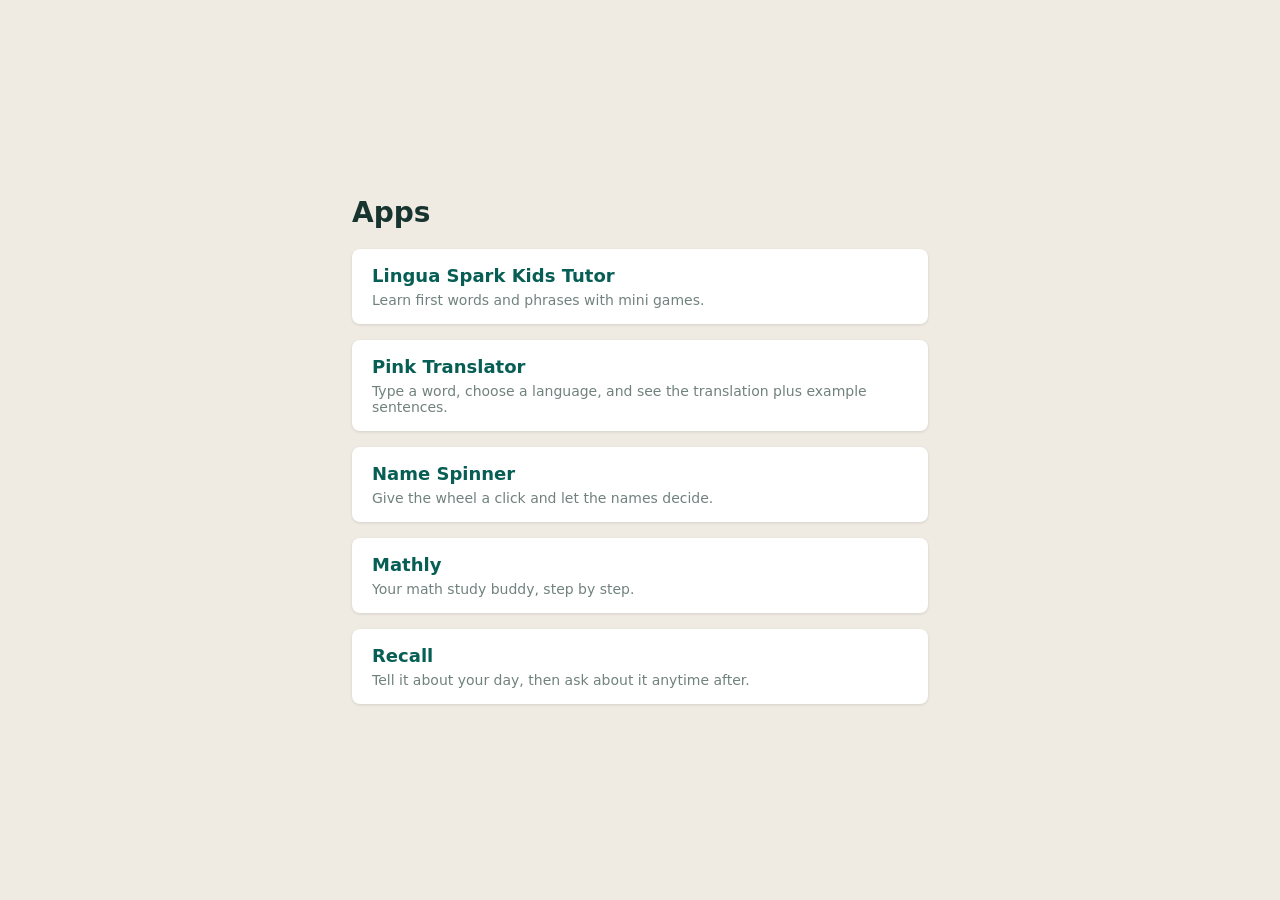
==== commit 69913836: "Add App 5: Recall, a work memory assistant" ====
--- a/index.html
+++ b/index.html
@@ -26,6 +26,10 @@
           <a href="app-4/">Mathly</a>
           <p>Your math study buddy, step by step.</p>
         </li>
+        <li>
+          <a href="app-5/">Recall</a>
+          <p>Tell it about your day, then ask about it anytime after.</p>
+        </li>
       </ul>
     </main>
   </body>
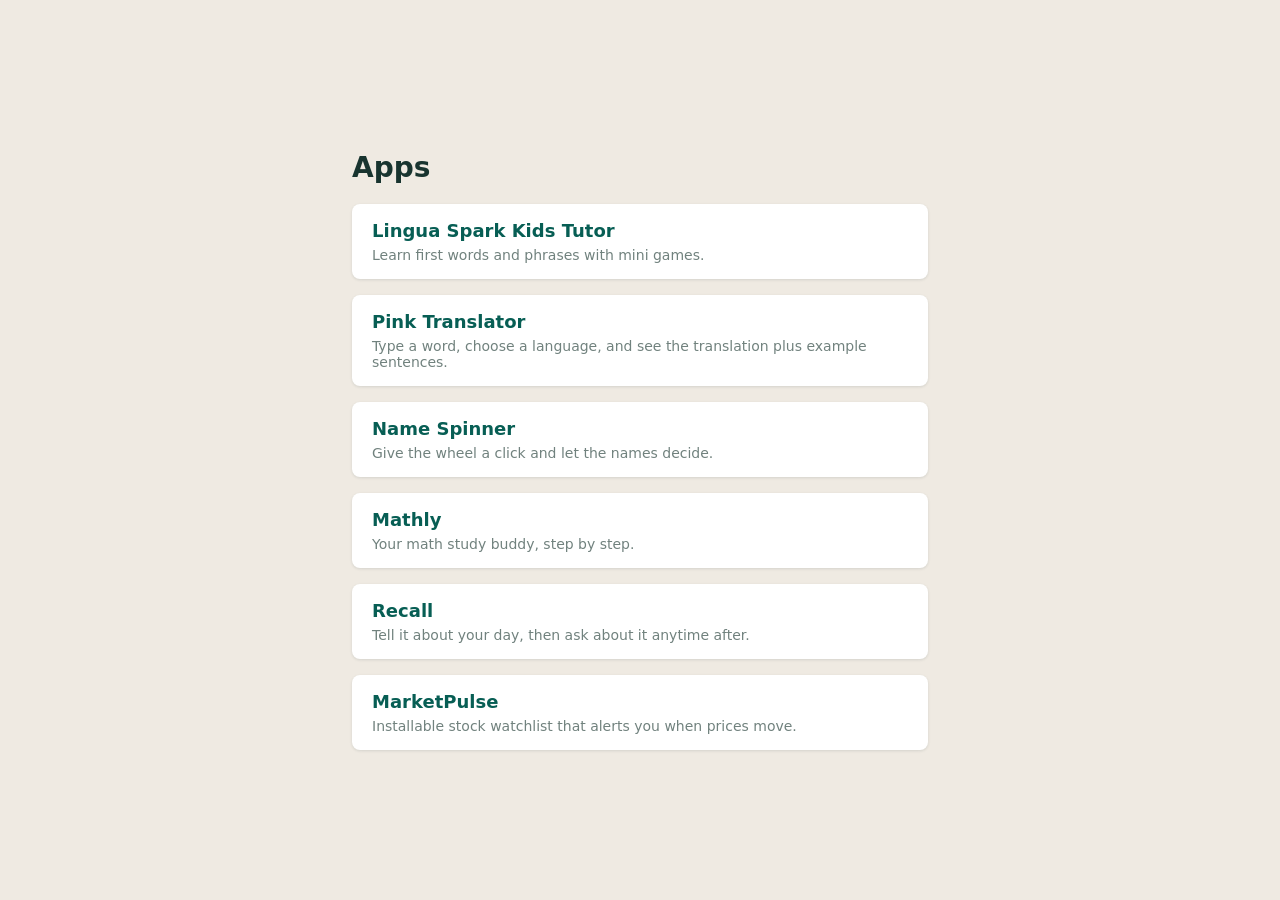
==== commit c2d27d00: "Link MarketPulse app on landing page and README" ====
--- a/index.html
+++ b/index.html
@@ -30,6 +30,10 @@
           <a href="app-5/">Recall</a>
           <p>Tell it about your day, then ask about it anytime after.</p>
         </li>
+        <li>
+          <a href="app-6/">MarketPulse</a>
+          <p>Installable stock watchlist that alerts you when prices move.</p>
+        </li>
       </ul>
     </main>
   </body>
